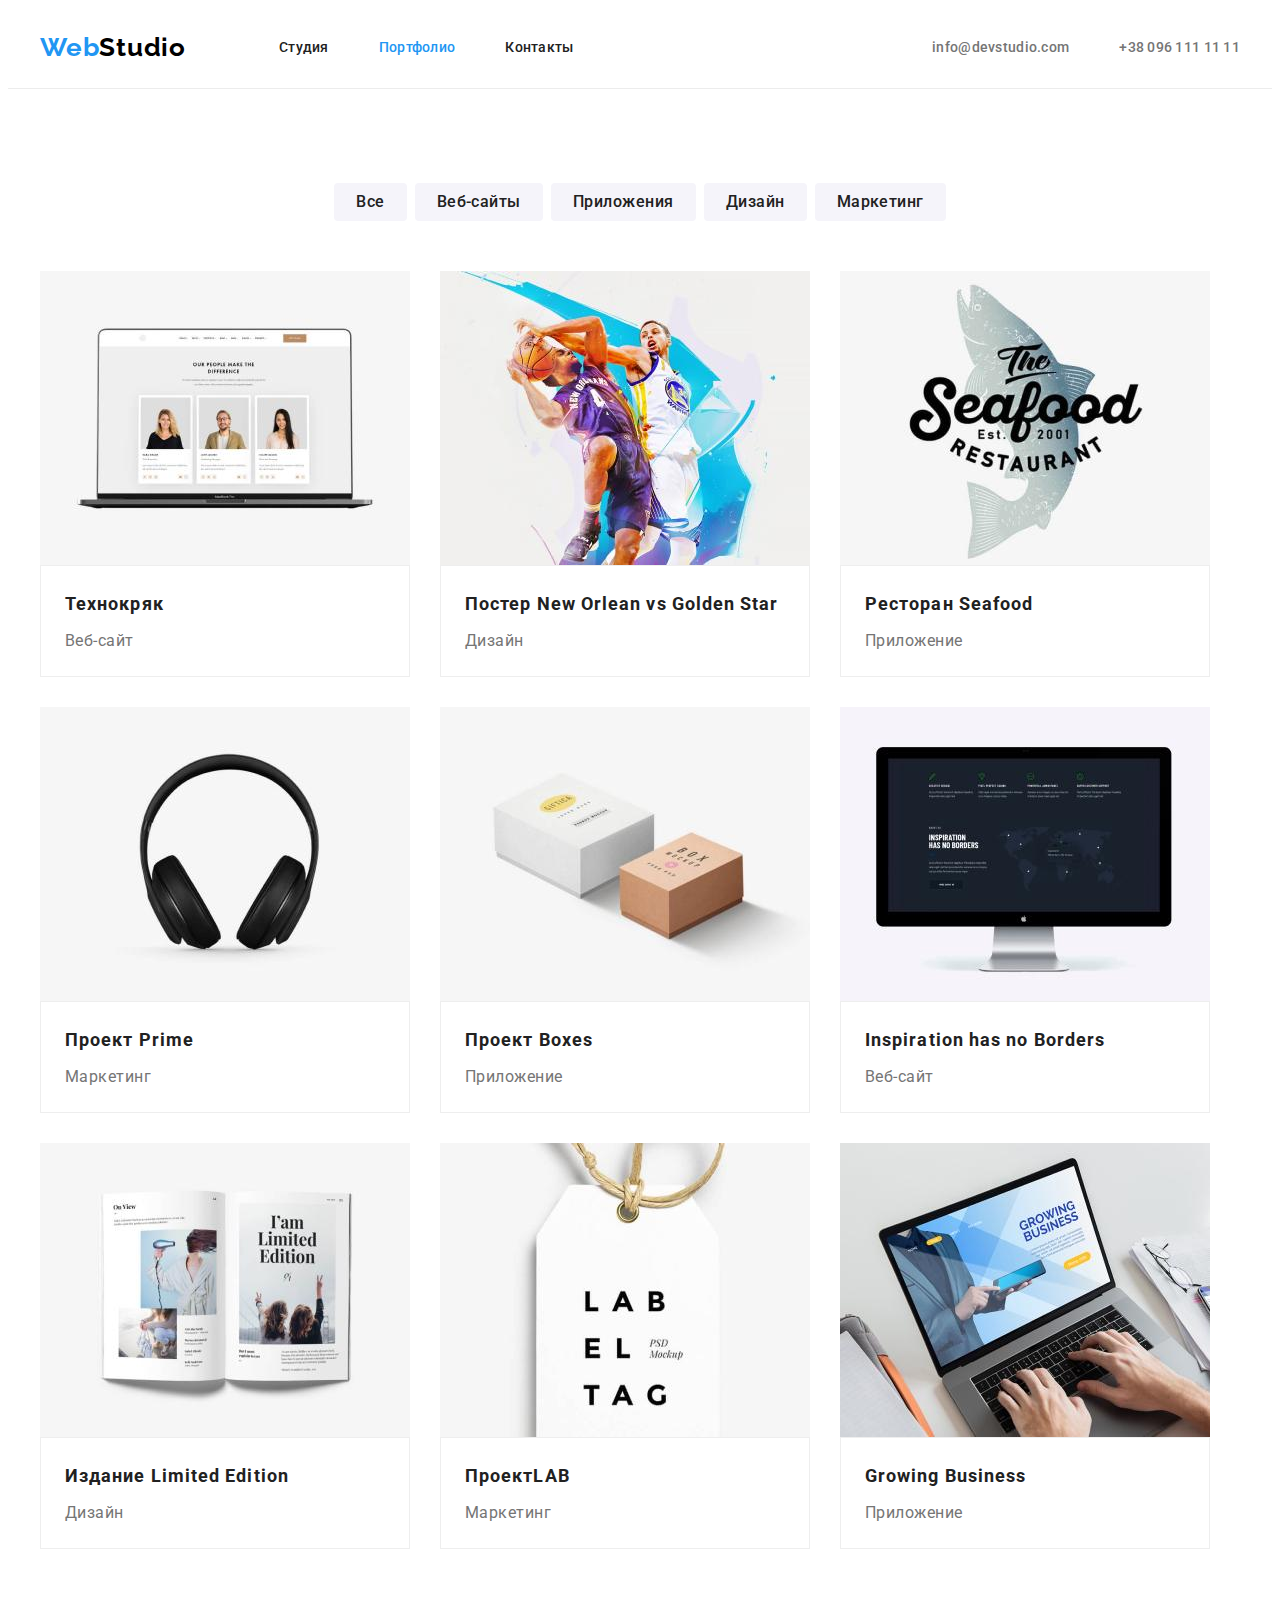
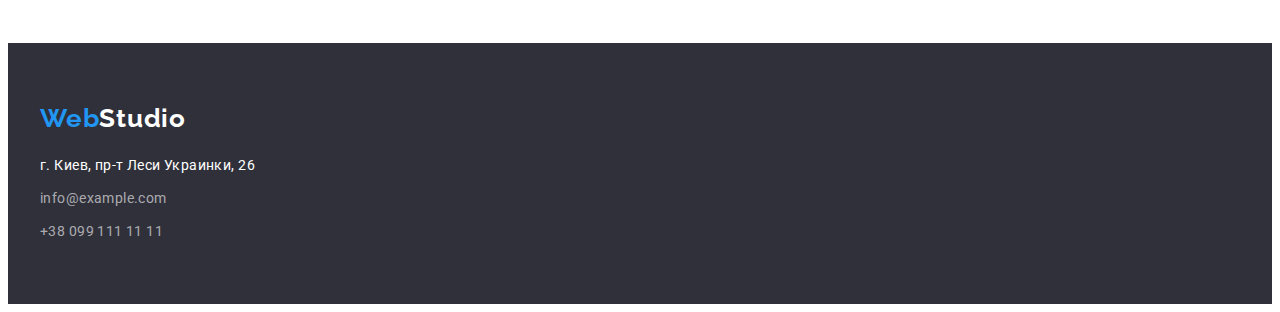
==== portfolio.html @ ab1350bf "added hw-03's files" ====
<!DOCTYPE html>
<html lang="ru">

<head>
    <meta charset="UTF-8">
    <meta http-equiv="X-UA-Compatible" content="IE=edge">
    <meta name="viewport" content="width=device-width, initial-scale=1.0">
    <title>Портфолио</title>
    <link rel="stylesheet" href="./css/reset.css">
    <link rel="stylesheet" href="./css/styles.css">
    <link rel="preconnect" href="https://fonts.googleapis.com">
    <link rel="preconnect" href="https://fonts.gstatic.com" crossorigin>
    <link href="https://fonts.googleapis.com/css2?family=Raleway:wght@700&family=Roboto:wght@400;500;700;900&display=swap"
        rel="stylesheet">
    <link rel="stylesheet" href="https://cdnjs.cloudflare.com/ajax/libs/modern-normalize/1.1.0/modern-normalize.min.css"
        integrity="sha512-wpPYUAdjBVSE4KJnH1VR1HeZfpl1ub8YT/NKx4PuQ5NmX2tKuGu6U/JRp5y+Y8XG2tV+wKQpNHVUX03MfMFn9Q=="
        crossorigin="anonymous" referrerpolicy="no-referrer" />
    <link rel="stylesheet" href="./css/reset.css">
    <link rel="stylesheet" href="./css/styles.css">
</head>

<body>  
    <header class="header">
        <div class="container">
            <nav class="links">
                <a href="./index.html" class="logo">Web
                    <span class="logo-black">Studio</span>
                </a>
                <ul class="links-nav">
                    <li class="item"><a class="link-nav" href="./index.html">Студия</a></li>
                    <li class="item"><a class="link-nav current" href="./portfolio.html">Портфолио</a></li>
                    <li class="item"><a class="link-nav" href="#contacts">Контакты</a></li>
                </ul>
            </nav>
            <ul class="links-auth">
                <li class="item"><a class="link-auth" href="mailto:info@devstudio.com">info@devstudio.com</a></li>
                <li class="item"><a class="link-auth" href="tel:+380961111111">+38 096 111 11 11</a></li>
            </ul>
        </div>
    </header>

    <main>
        <h1 class="section-title" hidden>Портфолио</h1>
            <!--Фильтр работ-->
        <section class="section">
            <div class="container">
                <h2 class="section-title" hidden>Фильтр работ</h2>
                <ul class="portfolio-filter">
                    <li class="item">
                        <button type="button" class="filter-button">
                            Все
                        </button>
                    </li>
                    <li class="item">
                        <button type="button" class="filter-button">
                            Веб-сайты
                        </button>
                    </li>
                    <li class="item">
                        <button type="button" class="filter-button">
                            Приложения
                        </button>
                    </li>
                    <li class="item">
                        <button type="button" class="filter-button">
                            Дизайн
                        </button>
                    </li>
                    <li class="item">
                        <button type="button" class="filter-button">
                            Маркетинг
                        </button>
                    </li>
                </ul>
                
                <!--Примеры работ-->
                <h2 class="section-title" hidden>Примеры работ</h2>
                    <ul class="work-example">
                        <li class="item">
                            <a href=""><img class="no-gap" src="./images/project_1.jpg" alt="Изображение ноутбука с открытым веб-сайтом" width="370"
                                    height="294">
                                <div class="work-example-text">
                                    <h3 class="examples-title">Технокряк</h3>
                                    <p class="examples-type">Веб-сайт</p>
                                </div>
                            </a>
                        </li>
                        <li class="item">
                            <a href=""><img class="no-gap" src="./images/project_2.jpg" alt="Изображение баскетбольных игроков в прыжке" width="370"
                                    height="294">
                                <div class="work-example-text">
                                    <h3 class="examples-title">Постер <span lang="en">New Orlean vs Golden Star</span></h3>
                                    <p class="examples-type">Дизайн</p>
                                </div>
                            </a>
                        </li>
                        <li class="item">
                            <a href=""><img class="no-gap" src="./images/project_3.jpg" alt="Изображение логотипа ресторана" width="370" height="294">
                                <div class="work-example-text">
                                    <h3 class="examples-title">Ресторан <span lang="en">Seafood</span></h3>
                                    <p class="examples-type">Приложение</p>
                                </div>
                            </a>
                        </li>
                        <li class="item">
                            <a href=""><img class="no-gap" src="./images/project_4.jpg" alt="Изображение наушников" width="370" height="294">
                                <div class="work-example-text">
                                    <h3 class="examples-title">Проект <span lang="en">Prime</span></h3>
                                    <p class="examples-type">Маркетинг</p>
                                </div>
                            </a>
                        </li>
                        <li class="item">
                            <a href=""><img class="no-gap" src="./images/project_5.jpg" alt="Изображение двух коробок" width="370" height="294">
                                <div class="work-example-text">
                                    <h3 class="examples-title">Проект <span lang="en">Boxes</span></h3>
                                    <p class="examples-type">Приложение</p>
                                </div>
                            </a>
                        </li>
                        <li class="item">
                            <a href=""><img class="no-gap" src="./images/project_6.jpg" alt="Изображение моноблока с открытым веб-сайтом" width="370"
                                    height="294">
                                <div class="work-example-text">
                                    <h3 class="examples-title"><span lang="en">Inspiration has no Borders</span></h3>
                                    <p class="examples-type">Веб-сайт</p>
                                </div>
                            </a>
                        </li>
                        <li class="item">
                            <a href=""><img class="no-gap" src="./images/project_7.jpg" alt="Изображение розворота журнала" width="370" height="294">
                                <div class="work-example-text">
                                    <h3 class="examples-title">Издание <span lang="en">Limited Edition</span></h3>
                                    <p class="examples-type">Дизайн</p>
                                </div>
                            </a>
                        </li>
                        <li class="item">
                            <a href=""><img class="no-gap" src="./images/project_8.jpg" alt="Изображение бирки с названием компании" width="370"
                                    height="294">
                                <div class="work-example-text">
                                    <h3 class="examples-title">Проект<span lang="en">LAB</span></h3>
                                    <p class="examples-type">Маркетинг</p>
                                </div>
                            </a>
                        </li>
                        <li class="item">
                            <a href=""><img class="no-gap" src="./images/project_9.jpg" alt="Изображение ноутбука на котором работает человек в приложении"
                                    width="370" height="294">
                                <div class="work-example-text">
                                    <h3 class="examples-title"><span lang="en">Growing Business</span></h3>
                                    <p class="examples-type">Приложение</p>
                                </div>
                            </a>
                        </li>
                    </ul>
            </div>
        </section>
    </main>

    <footer class="footer">
        <div class="container">
            <a href="./index.html" class="logo logo-footer">Web
                <span class="logo-white">Studio</span>
            </a>
            <address class="address" id="contacts">
                <ul class="address-list">
                    <li class="item">
                        <a href="https://www.google.com/maps/place/%D0%B1%D1%83%D0%BB%D1%8C%D0%B2%D0%B0%D1%80+%D0%9B%D0%B5%D1%81%D1%96+%D0%A3%D0%BA%D1%80%D0%B0%D1%97%D0%BD%D0%BA%D0%B8,+26,+%D0%9A%D0%B8%D1%97%D0%B2,+02000/@50.4265807,30.5361971,17z/data=!3m1!4b1!4m9!1m2!2m1!1z0LMuINCa0LjQtdCyLCDQv9GALdGCINCb0LXRgdC4INCj0LrRgNCw0LjQvdC60LgsIDI2!3m5!1s0x40d4cf0e033ecbe9:0x57a4dffefec77da0!8m2!3d50.4265807!4d30.5383858!15sCjPQsy4g0JrQuNC10LIsINC_0YAt0YIg0JvQtdGB0Lgg0KPQutGA0LDQuNC90LrQuCwgMjaSARFjb21wb3VuZF9idWlsZGluZw"
                            target="_blank" rel="noreferrer noopener" class="address-link map">
                            г. Киев, пр-т Леси Украинки, 26
                        </a>
                    </li>
                    <li class="item">
                        <a class="address-link" href="mailto:info@example.com">info@example.com</a>
                    </li>
                    <li class="item">
                        <a class="address-link" href="tel:+380991111111">+38 099 111 11 11</a>
                    </li>
                </ul>
            </address>
        </div>
    </footer>

</body>

</html>
---- css/styles.css ----
:root {
  --main-color: #212121;
  --second-color: #757575;
  --mark-color: #2196f3;
  --basic-background-color: #ffffff;
  --second-background-color: #2f303a;
  --third-background-color: #f5f4fa;
}

body {
  background-color: var(--basic-background-color);
  font-family: 'Roboto', sans-serif;
  font-style: normal;
  font-weight: normal;
  color: var(--main-color);
}

.section {
  padding: 94px 0;
}

.container {
  margin-left: auto;
  margin-right: auto;
  width: 1200px;
  padding: 0 15px;
}

.section-title {
  margin-top: 0;
  margin-right: auto;
  margin-left: auto;
  margin-bottom: 50px;
  text-align: center;
  font-weight: bold;
  font-size: 36px;
  line-height: 1.17;
  letter-spacing: 0.03em;
}

.no-gap {
  display: block;
}

.visually-hiden {
position: absolute;
width: 1px;
height: 1px;
margin: -1px;
border: 0;
padding: 0;
clip: rect(0 0 0 0);
overflow: hidden;
}

/*-----------------------header-----------------------------*/

.header {
  border-bottom: 1px solid #ececec;
}

.header .container {
  display: flex;
}

.logo {
  display: flex;
  margin-right: 93px;
  padding-top: 24px;
  padding-bottom: 25px;
  font-family: 'Raleway', sans-serif;
  font-style: normal;
  font-weight: bold;
  font-size: 26px;
  line-height: 1.19;
  letter-spacing: 0.03em;
  color: var(--mark-color);
}

.logo > .logo-black {
  color: #000;
}
.logo > .logo-white {
  color: #ffffff;
}
.links {
  display: flex;
  align-items: center;
}
.links-nav,
.links-auth {
  display: flex;
  padding: 0;
  font-weight: 500;
  font-size: 14px;
  line-height: 1.14;
  letter-spacing: 0.02em;
  color: inherit;
}

.links-auth {
  margin-left: auto;
  align-items: center;
}

.link-nav {
  color: var(--main-color);
}

.link-auth 
{
  color: var(--second-color);
  align-items: center;
}

.auth-icon {
  fill: var(--second-color);
  margin-right: 10px;
}

.links-nav :hover,
.links-nav :focus,
.links-auth :hover,
.links-auth :focus,
.auth-icon :hover,
.auth-icon :focus {
  color: var(--mark-color);
  fill: var(--mark-color);
}

.auth-icon :hover
.auth-icon :focus {
  fill: var(--mark-color);
}

.links-nav .item + .item {
  margin-left: 50px;
}

.links-auth .item + .item {
  margin-left: 50px;
}

.current {
  color: var(--mark-color);
}

/*-----------------------main-----------------------------*/

/*-----------------------hero-----------------------------*/

.hero {
  max-width: 1600px;
  min-height: 600px;
  margin-right: auto;
  margin-left: auto;
  text-align: center;
  background-image: linear-gradient(
      to right,
      rgba(47, 48, 58, 0.4),
      rgba(47, 48, 58, 0.4)
    ),
    url(../images/bg_hero.jpg);
  background-color: var(--second-background-color);
  background-size: cover;
  background-repeat: no-repeat;
  background-position: center;
}

.hero-container {
  display: block;
  padding-top: 200px;
  padding-bottom: 200px;
}

.hero-title {
  width: 696px;
  margin: 0 auto 30px auto;
  font-family: Roboto;
  font-style: normal;
  font-weight: 900;
  font-size: 44px;
  line-height: 1.36;
  letter-spacing: 0.06em;
  text-transform: uppercase;
  color: #ffffff;
}

.btn {
  background-color: var(--mark-color);
  border-radius: 4px;
  padding: 10px 32px;
  min-width: 200px;
  font-weight: bold;
  font-size: 16px;
  line-height: 1.87;
  letter-spacing: 0.06em;
  color: #ffffff;
  cursor: pointer;
}

.btn:hover,
.btn:focus {
  background-color: #188ce8;
}

/*-----------------------benefits-----------------------------*/

.benefits {
  display: flex;
}

.benefits .item {
  width: 270px;
}

.benefits-icons {
  width: 270px;
  height: 120px;
  margin-bottom: 30px;
  background: var(--third-background-color);
  border-radius: 4px;
  padding: 25px 100px;
}

.benefits-icon {
  width: 70px;
  height: 70px;
}
/* .benefits .item::before {
  display: block;
  content: '';
  width: 270px;
  height: 120px;
  margin-bottom: 30px;
  background: var(--third-background-color);
  border-radius: 4px;
  background-size: 70px 70px;
  background-repeat: no-repeat;
  background-position: center;
}

.benefits .item:nth-child(1)::before {
  background-image: url(../images/antenna\ 1.svg);
}

.benefits .item:nth-child(2)::before {
  background-image: url(../images/clock\ 1.svg);
}

.benefits .item:nth-child(3)::before {
  background-image: url(../images/diagram\ 1.svg);
}

.benefits .item:nth-child(4)::before {
  background-image: url(../images/astronaut\ 1.svg);
} */

.benefits .item + .item {
  margin-left: 30px;
}

.benefits-title {
  margin-bottom: 10px;
  font-weight: bold;
  font-size: 14px;
  line-height: 1.14;
  letter-spacing: 0.03em;
  text-transform: uppercase;
}

.benefits-text {
  font-size: 14px;
  line-height: 1.71;
  letter-spacing: 0.03em;
  color: var(--second-color);
}

/*-----------------------activity-----------------------------*/

.section-activity {
  padding-top: 0;
}

.activity {
  display: flex;
}

.activity .item + .item {
  margin-left: 30px;
}

/*-----------------------team-----------------------------*/

.section-team {
  background-color: var(--third-background-color);
}

.team {
  display: flex;
}

.team .item-team {
  background-color: var(--basic-background-color);
  border-radius: 0px 0px 4px 4px;
  box-shadow: 0px 1px 3px rgba(0, 0, 0, 0.12), 0px 1px 1px rgba(0, 0, 0, 0.14),
    0px 2px 1px rgba(0, 0, 0, 0.2);
}

.team .item-team + .item-team {
  margin-left: 30px;
}

.team-title {
  margin-top: 30px;
  margin-bottom: 10px;
  font-weight: 500;
  font-size: 16px;
  text-align: center;
  line-height: 1.19;
  letter-spacing: 0.03em;
}

.team-position {
  margin-bottom: 16px;
  font-weight: normal;
  font-size: 16px;
  text-align: center;
  line-height: 1.19;
  letter-spacing: 0.03em;
  color: var(--second-color);
}

.team-social-links {
  display: flex;
  justify-content: space-between;
  align-items: center;
  margin: 0 32px 30px 32px;
  width: 206px;
}

.social-link {
  width: 44px;
  height: 44px;
  padding: 12px;
  background-color: inherit;
  border-radius: 50%;
}

.social-icon {
  height: 20px;
  width: 20px;
  fill: #AFB1B8;
}

.social-link :hover {
  background-color: var(--mark-color);
}

/*-----------------------team-----------------------------*/

.clients {
  display: flex;
  justify-content: space-between;
}

/* .clients .item {
  width: 170px;
  height: 92px;
  border: 1px solid #afb1b8;
  border-radius: 4px;
  padding: 16px 32px;
  justify-content: center;
  cursor: pointer; */
}

/* .clients .item + .item {
  margin-left: 30px; */
}

.clients .item {
  margin-left: 30px;
}

.company {
  content: "";
  display: block;
  width: 170px;
  height: 92px;
  border: 1px solid #afb1b8;
  border-radius: 4px;
  padding: 16px 32px;
  justify-content: center;
  cursor: pointer;
  background-repeat: no-repeat;
  background-position: center;
}

.company1 {
  background-image: url(../images/company1.svg);
}

.company2 {
  background-image: url(../images/company2.svg);
}

.company3 {
  background-image: url(../images/company3.svg);
}

.company4 {
  background-image: url(../images/company4.svg);
}

.company5 {
  background-image: url(../images/company5.svg);
}

.company6 {
  background-image: url(../images/company6.svg);
}

/*-----------------------footer-----------------------------*/

.footer {
  background-color: var(--second-background-color);
}

.footer .container {
  padding-top: 60px;
  padding-bottom: 60px;
}

.logo-footer {
  padding: 0;
  margin-right: 0;
  margin-bottom: 20px;
}

.address-list .item + .item {
  margin-top: 9px;
}

.address-link {
  font-style: normal;
  font-weight: normal;
  font-size: 14px;
  line-height: 1.71;
  letter-spacing: 0.03em;
  color: rgba(255, 255, 255, 0.6);
}

.address-link.map {
  color: #ffffff;
}

.address-link:hover,
.address-link:focus {
  color: var(--mark-color);
}

/*-----------------------portfolio-----------------------------*/

/*-----------------------filter-----------------------------*/
.portfolio-filter {
  display: flex;
  margin-bottom: 50px;
  justify-content: center;
}

.portfolio-filter .item + .item {
  margin-left: 8px;
}

.filter-button {
  padding: 6px 22px;
  border-radius: 4px;
  font-family: Roboto;
  font-style: normal;
  font-weight: 500;
  font-size: 16px;
  line-height: 1.63;
  text-align: center;
  letter-spacing: 0.03em;
  color: var(--main-color);
  background-color: #f5f4fa;
}

.filter-button:hover,
.filter-button:focus {
  background-color: var(--mark-color);
  color: #ffffff;
}

/*-----------------------work's examples-----------------------------*/
.work-example {
  display: flex;
  flex-wrap: wrap;
}

.work-example .item {
  width: 370px;
  margin-right: 30px;
  margin-bottom: 30px;
}

.work-example .item:hover,
.work-example .item:focus {
  box-shadow: 0px 1px 1px rgba(0, 0, 0, 0.12), 0px 4px 4px rgba(0, 0, 0, 0.06),
    1px 4px 6px rgba(0, 0, 0, 0.16);
}

.work-example-text {
  border: 1px solid #eeeeee;
}

.work-example .item:nth-child(3n) {
  margin-right: 0;
}

.work-example .item:nth-last-child(-n + 3) {
  margin-bottom: 0;
}

.examples-title {
  margin-top: 20px;
  margin-right: 24px;
  margin-bottom: 4px;
  margin-left: 24px;
  font-weight: bold;
  font-size: 18px;
  line-height: 2;
  letter-spacing: 0.06em;
  color: var(--main-color);
}

.examples-type {
  margin-right: 24px;
  margin-bottom: 20px;
  margin-left: 24px;
  font-weight: normal;
  font-size: 16px;
  line-height: 1.88;
  letter-spacing: 0.03em;
  color: var(--second-color);
}
---- css/styles.css ----
:root {
  --main-color: #212121;
  --second-color: #757575;
  --mark-color: #2196f3;
  --basic-background-color: #ffffff;
  --second-background-color: #2f303a;
  --third-background-color: #f5f4fa;
}

body {
  background-color: var(--basic-background-color);
  font-family: 'Roboto', sans-serif;
  font-style: normal;
  font-weight: normal;
  color: var(--main-color);
}

.section {
  padding: 94px 0;
}

.container {
  margin-left: auto;
  margin-right: auto;
  width: 1200px;
  padding: 0 15px;
}

.section-title {
  margin-top: 0;
  margin-right: auto;
  margin-left: auto;
  margin-bottom: 50px;
  text-align: center;
  font-weight: bold;
  font-size: 36px;
  line-height: 1.17;
  letter-spacing: 0.03em;
}

.no-gap {
  display: block;
}

.visually-hiden {
position: absolute;
width: 1px;
height: 1px;
margin: -1px;
border: 0;
padding: 0;
clip: rect(0 0 0 0);
overflow: hidden;
}

/*-----------------------header-----------------------------*/

.header {
  border-bottom: 1px solid #ececec;
}

.header .container {
  display: flex;
}

.logo {
  display: flex;
  margin-right: 93px;
  padding-top: 24px;
  padding-bottom: 25px;
  font-family: 'Raleway', sans-serif;
  font-style: normal;
  font-weight: bold;
  font-size: 26px;
  line-height: 1.19;
  letter-spacing: 0.03em;
  color: var(--mark-color);
}

.logo > .logo-black {
  color: #000;
}
.logo > .logo-white {
  color: #ffffff;
}
.links {
  display: flex;
  align-items: center;
}
.links-nav,
.links-auth {
  display: flex;
  padding: 0;
  font-weight: 500;
  font-size: 14px;
  line-height: 1.14;
  letter-spacing: 0.02em;
  color: inherit;
}

.links-auth {
  margin-left: auto;
  align-items: center;
}

.link-nav {
  color: var(--main-color);
}

.link-auth 
{
  color: var(--second-color);
  align-items: center;
}

.auth-icon {
  fill: var(--second-color);
  margin-right: 10px;
}

.links-nav :hover,
.links-nav :focus,
.links-auth :hover,
.links-auth :focus,
.auth-icon :hover,
.auth-icon :focus {
  color: var(--mark-color);
  fill: var(--mark-color);
}

.auth-icon :hover
.auth-icon :focus {
  fill: var(--mark-color);
}

.links-nav .item + .item {
  margin-left: 50px;
}

.links-auth .item + .item {
  margin-left: 50px;
}

.current {
  color: var(--mark-color);
}

/*-----------------------main-----------------------------*/

/*-----------------------hero-----------------------------*/

.hero {
  max-width: 1600px;
  min-height: 600px;
  margin-right: auto;
  margin-left: auto;
  text-align: center;
  background-image: linear-gradient(
      to right,
      rgba(47, 48, 58, 0.4),
      rgba(47, 48, 58, 0.4)
    ),
    url(../images/bg_hero.jpg);
  background-color: var(--second-background-color);
  background-size: cover;
  background-repeat: no-repeat;
  background-position: center;
}

.hero-container {
  display: block;
  padding-top: 200px;
  padding-bottom: 200px;
}

.hero-title {
  width: 696px;
  margin: 0 auto 30px auto;
  font-family: Roboto;
  font-style: normal;
  font-weight: 900;
  font-size: 44px;
  line-height: 1.36;
  letter-spacing: 0.06em;
  text-transform: uppercase;
  color: #ffffff;
}

.btn {
  background-color: var(--mark-color);
  border-radius: 4px;
  padding: 10px 32px;
  min-width: 200px;
  font-weight: bold;
  font-size: 16px;
  line-height: 1.87;
  letter-spacing: 0.06em;
  color: #ffffff;
  cursor: pointer;
}

.btn:hover,
.btn:focus {
  background-color: #188ce8;
}

/*-----------------------benefits-----------------------------*/

.benefits {
  display: flex;
}

.benefits .item {
  width: 270px;
}

.benefits-icons {
  width: 270px;
  height: 120px;
  margin-bottom: 30px;
  background: var(--third-background-color);
  border-radius: 4px;
  padding: 25px 100px;
}

.benefits-icon {
  width: 70px;
  height: 70px;
}
/* .benefits .item::before {
  display: block;
  content: '';
  width: 270px;
  height: 120px;
  margin-bottom: 30px;
  background: var(--third-background-color);
  border-radius: 4px;
  background-size: 70px 70px;
  background-repeat: no-repeat;
  background-position: center;
}

.benefits .item:nth-child(1)::before {
  background-image: url(../images/antenna\ 1.svg);
}

.benefits .item:nth-child(2)::before {
  background-image: url(../images/clock\ 1.svg);
}

.benefits .item:nth-child(3)::before {
  background-image: url(../images/diagram\ 1.svg);
}

.benefits .item:nth-child(4)::before {
  background-image: url(../images/astronaut\ 1.svg);
} */

.benefits .item + .item {
  margin-left: 30px;
}

.benefits-title {
  margin-bottom: 10px;
  font-weight: bold;
  font-size: 14px;
  line-height: 1.14;
  letter-spacing: 0.03em;
  text-transform: uppercase;
}

.benefits-text {
  font-size: 14px;
  line-height: 1.71;
  letter-spacing: 0.03em;
  color: var(--second-color);
}

/*-----------------------activity-----------------------------*/

.section-activity {
  padding-top: 0;
}

.activity {
  display: flex;
}

.activity .item + .item {
  margin-left: 30px;
}

/*-----------------------team-----------------------------*/

.section-team {
  background-color: var(--third-background-color);
}

.team {
  display: flex;
}

.team .item-team {
  background-color: var(--basic-background-color);
  border-radius: 0px 0px 4px 4px;
  box-shadow: 0px 1px 3px rgba(0, 0, 0, 0.12), 0px 1px 1px rgba(0, 0, 0, 0.14),
    0px 2px 1px rgba(0, 0, 0, 0.2);
}

.team .item-team + .item-team {
  margin-left: 30px;
}

.team-title {
  margin-top: 30px;
  margin-bottom: 10px;
  font-weight: 500;
  font-size: 16px;
  text-align: center;
  line-height: 1.19;
  letter-spacing: 0.03em;
}

.team-position {
  margin-bottom: 16px;
  font-weight: normal;
  font-size: 16px;
  text-align: center;
  line-height: 1.19;
  letter-spacing: 0.03em;
  color: var(--second-color);
}

.team-social-links {
  display: flex;
  justify-content: space-between;
  align-items: center;
  margin: 0 32px 30px 32px;
  width: 206px;
}

.social-link {
  width: 44px;
  height: 44px;
  padding: 12px;
  background-color: inherit;
  border-radius: 50%;
}

.social-icon {
  height: 20px;
  width: 20px;
  fill: #AFB1B8;
}

.social-link :hover {
  background-color: var(--mark-color);
}

/*-----------------------team-----------------------------*/

.clients {
  display: flex;
  justify-content: space-between;
}

/* .clients .item {
  width: 170px;
  height: 92px;
  border: 1px solid #afb1b8;
  border-radius: 4px;
  padding: 16px 32px;
  justify-content: center;
  cursor: pointer; */
}

/* .clients .item + .item {
  margin-left: 30px; */
}

.clients .item {
  margin-left: 30px;
}

.company {
  content: "";
  display: block;
  width: 170px;
  height: 92px;
  border: 1px solid #afb1b8;
  border-radius: 4px;
  padding: 16px 32px;
  justify-content: center;
  cursor: pointer;
  background-repeat: no-repeat;
  background-position: center;
}

.company1 {
  background-image: url(../images/company1.svg);
}

.company2 {
  background-image: url(../images/company2.svg);
}

.company3 {
  background-image: url(../images/company3.svg);
}

.company4 {
  background-image: url(../images/company4.svg);
}

.company5 {
  background-image: url(../images/company5.svg);
}

.company6 {
  background-image: url(../images/company6.svg);
}

/*-----------------------footer-----------------------------*/

.footer {
  background-color: var(--second-background-color);
}

.footer .container {
  padding-top: 60px;
  padding-bottom: 60px;
}

.logo-footer {
  padding: 0;
  margin-right: 0;
  margin-bottom: 20px;
}

.address-list .item + .item {
  margin-top: 9px;
}

.address-link {
  font-style: normal;
  font-weight: normal;
  font-size: 14px;
  line-height: 1.71;
  letter-spacing: 0.03em;
  color: rgba(255, 255, 255, 0.6);
}

.address-link.map {
  color: #ffffff;
}

.address-link:hover,
.address-link:focus {
  color: var(--mark-color);
}

/*-----------------------portfolio-----------------------------*/

/*-----------------------filter-----------------------------*/
.portfolio-filter {
  display: flex;
  margin-bottom: 50px;
  justify-content: center;
}

.portfolio-filter .item + .item {
  margin-left: 8px;
}

.filter-button {
  padding: 6px 22px;
  border-radius: 4px;
  font-family: Roboto;
  font-style: normal;
  font-weight: 500;
  font-size: 16px;
  line-height: 1.63;
  text-align: center;
  letter-spacing: 0.03em;
  color: var(--main-color);
  background-color: #f5f4fa;
}

.filter-button:hover,
.filter-button:focus {
  background-color: var(--mark-color);
  color: #ffffff;
}

/*-----------------------work's examples-----------------------------*/
.work-example {
  display: flex;
  flex-wrap: wrap;
}

.work-example .item {
  width: 370px;
  margin-right: 30px;
  margin-bottom: 30px;
}

.work-example .item:hover,
.work-example .item:focus {
  box-shadow: 0px 1px 1px rgba(0, 0, 0, 0.12), 0px 4px 4px rgba(0, 0, 0, 0.06),
    1px 4px 6px rgba(0, 0, 0, 0.16);
}

.work-example-text {
  border: 1px solid #eeeeee;
}

.work-example .item:nth-child(3n) {
  margin-right: 0;
}

.work-example .item:nth-last-child(-n + 3) {
  margin-bottom: 0;
}

.examples-title {
  margin-top: 20px;
  margin-right: 24px;
  margin-bottom: 4px;
  margin-left: 24px;
  font-weight: bold;
  font-size: 18px;
  line-height: 2;
  letter-spacing: 0.06em;
  color: var(--main-color);
}

.examples-type {
  margin-right: 24px;
  margin-bottom: 20px;
  margin-left: 24px;
  font-weight: normal;
  font-size: 16px;
  line-height: 1.88;
  letter-spacing: 0.03em;
  color: var(--second-color);
}
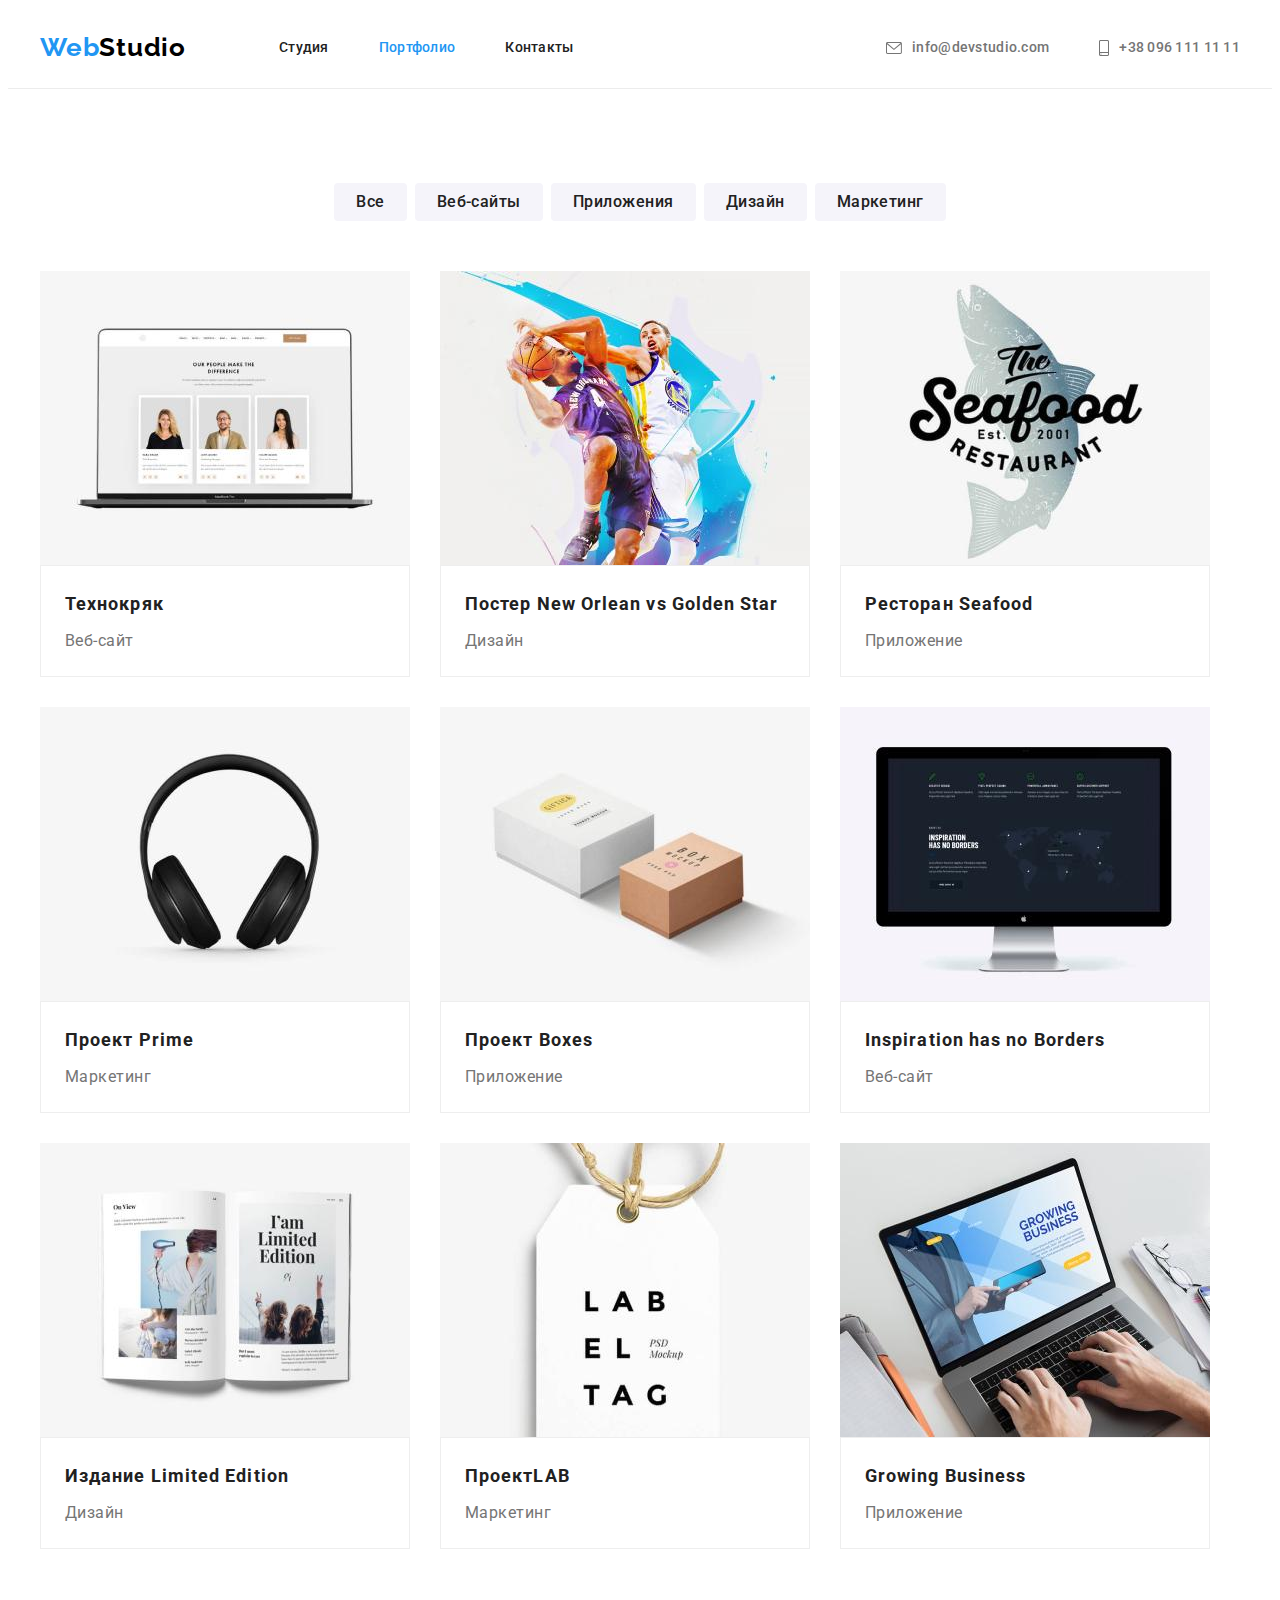
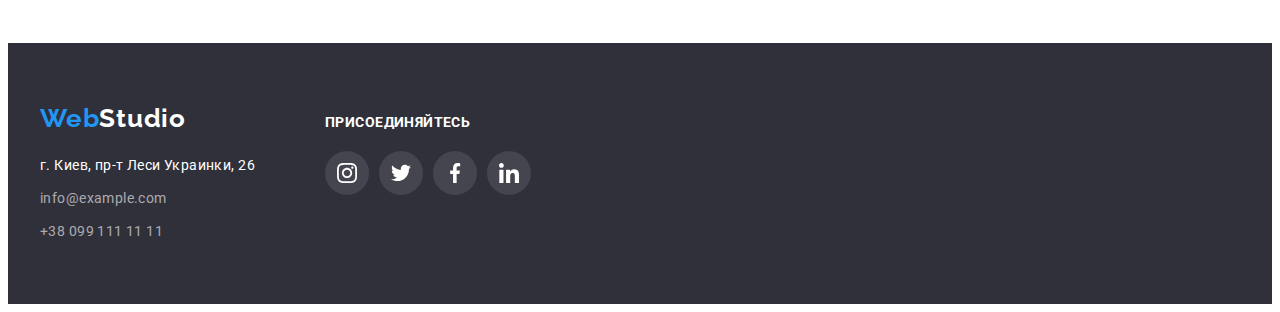
==== commit a85fb3ec: "added svg icon" ====
--- a/portfolio.html
+++ b/portfolio.html
@@ -33,18 +33,27 @@
                 </ul>
             </nav>
             <ul class="links-auth">
-                <li class="item"><a class="link-auth" href="mailto:info@devstudio.com">info@devstudio.com</a></li>
-                <li class="item"><a class="link-auth" href="tel:+380961111111">+38 096 111 11 11</a></li>
+                <li class="item"><a class="link-auth" href="mailto:info@devstudio.com">
+                        <svg class="auth-icon" width="16px" height="12px">
+                            <use href="./images/sprite.svg#icon-mail_icon"></use>
+                        </svg>
+                        info@devstudio.com</a></li>
+                <li class="item"><a class="link-auth" href="tel:+380961111111">
+                        <svg class="auth-icon" width="10px" height="16px">
+                            <use href="./images/sprite.svg#icon-tel_icon"></use>
+                        </svg>
+                        +38 096 111 11 11</a>
+                    </li>
             </ul>
         </div>
     </header>
 
     <main>
-        <h1 class="section-title" hidden>Портфолио</h1>
+        <h1 class="section-title visually-hidden">Портфолио</h1>
             <!--Фильтр работ-->
         <section class="section">
             <div class="container">
-                <h2 class="section-title" hidden>Фильтр работ</h2>
+                <h2 class="section-title visually-hidden">Фильтр работ</h2>
                 <ul class="portfolio-filter">
                     <li class="item">
                         <button type="button" class="filter-button">
@@ -74,7 +83,7 @@
                 </ul>
                 
                 <!--Примеры работ-->
-                <h2 class="section-title" hidden>Примеры работ</h2>
+                <h2 class="section-title visually-hidden">Примеры работ</h2>
                     <ul class="work-example">
                         <li class="item">
                             <a href=""><img class="no-gap" src="./images/project_1.jpg" alt="Изображение ноутбука с открытым веб-сайтом" width="370"
@@ -160,25 +169,60 @@
 
     <footer class="footer">
         <div class="container">
-            <a href="./index.html" class="logo logo-footer">Web
-                <span class="logo-white">Studio</span>
-            </a>
-            <address class="address" id="contacts">
-                <ul class="address-list">
-                    <li class="item">
-                        <a href="https://www.google.com/maps/place/%D0%B1%D1%83%D0%BB%D1%8C%D0%B2%D0%B0%D1%80+%D0%9B%D0%B5%D1%81%D1%96+%D0%A3%D0%BA%D1%80%D0%B0%D1%97%D0%BD%D0%BA%D0%B8,+26,+%D0%9A%D0%B8%D1%97%D0%B2,+02000/@50.4265807,30.5361971,17z/data=!3m1!4b1!4m9!1m2!2m1!1z0LMuINCa0LjQtdCyLCDQv9GALdGCINCb0LXRgdC4INCj0LrRgNCw0LjQvdC60LgsIDI2!3m5!1s0x40d4cf0e033ecbe9:0x57a4dffefec77da0!8m2!3d50.4265807!4d30.5383858!15sCjPQsy4g0JrQuNC10LIsINC_0YAt0YIg0JvQtdGB0Lgg0KPQutGA0LDQuNC90LrQuCwgMjaSARFjb21wb3VuZF9idWlsZGluZw"
-                            target="_blank" rel="noreferrer noopener" class="address-link map">
-                            г. Киев, пр-т Леси Украинки, 26
-                        </a>
-                    </li>
-                    <li class="item">
-                        <a class="address-link" href="mailto:info@example.com">info@example.com</a>
-                    </li>
-                    <li class="item">
-                        <a class="address-link" href="tel:+380991111111">+38 099 111 11 11</a>
+            <div class="logo-block">
+                <a href="./index.html" class="logo logo-footer">Web
+                    <span class="logo-white">Studio</span>
+                </a>
+                <address class="address" id="contacts">
+                    <ul class="address-list">
+                        <li class="item">
+                            <a href="https://www.google.com/maps/place/%D0%B1%D1%83%D0%BB%D1%8C%D0%B2%D0%B0%D1%80+%D0%9B%D0%B5%D1%81%D1%96+%D0%A3%D0%BA%D1%80%D0%B0%D1%97%D0%BD%D0%BA%D0%B8,+26,+%D0%9A%D0%B8%D1%97%D0%B2,+02000/@50.4265807,30.5361971,17z/data=!3m1!4b1!4m9!1m2!2m1!1z0LMuINCa0LjQtdCyLCDQv9GALdGCINCb0LXRgdC4INCj0LrRgNCw0LjQvdC60LgsIDI2!3m5!1s0x40d4cf0e033ecbe9:0x57a4dffefec77da0!8m2!3d50.4265807!4d30.5383858!15sCjPQsy4g0JrQuNC10LIsINC_0YAt0YIg0JvQtdGB0Lgg0KPQutGA0LDQuNC90LrQuCwgMjaSARFjb21wb3VuZF9idWlsZGluZw"
+                                target="_blank" rel="noreferrer noopener" class="address-link map">
+                                г. Киев, пр-т Леси Украинки, 26
+                            </a>
+                        </li>
+                        <li class="item">
+                            <a class="address-link" href="mailto:info@example.com">info@example.com</a>
+                        </li>
+                        <li class="item">
+                            <a class="address-link" href="tel:+380991111111">+38 099 111 11 11</a>
+                        </li>
+                    </ul>
+                </address>
+            </div>
+            <div class="social-links-block">
+                <h2 class="footer-title">присоединяйтесь</h2>
+                <ul class="footer-social-links">
+                    <li class="footer-social-link">
+                        <a class="social-link" href="" target="_blank">
+                            <svg class="social-icon">
+                                <use href="./images/sprite.svg#icon-instagram"></use>
+                            </svg>
+                        </a>
+                    </li>
+                    <li class="footer-social-link">
+                        <a class="social-link" href="" target="_blank">
+                            <svg class="social-icon">
+                                <use href="./images/sprite.svg#icon-twitter"></use>
+                            </svg>
+                        </a>
+                    </li>
+                    <li class="footer-social-link">
+                        <a class="social-link" href="" target="_blank">
+                            <svg class="social-icon">
+                                <use href="./images/sprite.svg#icon-facebook"></use>
+                            </svg>
+                        </a>
+                    </li>
+                    <li class="footer-social-link">
+                        <a class="social-link" href="" target="_blank">
+                            <svg class="social-icon">
+                                <use href="./images/sprite.svg#icon-linkedin"></use>
+                            </svg>
+                        </a>
                     </li>
                 </ul>
-            </address>
+            </div>
         </div>
     </footer>
 
--- a/css/styles.css
+++ b/css/styles.css
@@ -42,15 +42,15 @@
   display: block;
 }
 
-.visually-hiden {
-position: absolute;
-width: 1px;
-height: 1px;
-margin: -1px;
-border: 0;
-padding: 0;
-clip: rect(0 0 0 0);
-overflow: hidden;
+.visually-hidden {
+  position: absolute;
+  width: 1px;
+  height: 1px;
+  margin: -1px;
+  border: 0;
+  padding: 0;
+  clip: rect(0 0 0 0);
+  overflow: hidden;
 }
 
 /*-----------------------header-----------------------------*/
@@ -107,8 +107,8 @@
   color: var(--main-color);
 }
 
-.link-auth 
-{
+.link-auth {
+  display: flex;
   color: var(--second-color);
   align-items: center;
 }
@@ -118,18 +118,15 @@
   margin-right: 10px;
 }
 
+.auth-icon {
+  fill: currentColor;
+}
+
 .links-nav :hover,
 .links-nav :focus,
 .links-auth :hover,
-.links-auth :focus,
-.auth-icon :hover,
-.auth-icon :focus {
+.links-auth :focus {
   color: var(--mark-color);
-  fill: var(--mark-color);
-}
-
-.auth-icon :hover
-.auth-icon :focus {
   fill: var(--mark-color);
 }
 
@@ -227,34 +224,6 @@
   width: 70px;
   height: 70px;
 }
-/* .benefits .item::before {
-  display: block;
-  content: '';
-  width: 270px;
-  height: 120px;
-  margin-bottom: 30px;
-  background: var(--third-background-color);
-  border-radius: 4px;
-  background-size: 70px 70px;
-  background-repeat: no-repeat;
-  background-position: center;
-}
-
-.benefits .item:nth-child(1)::before {
-  background-image: url(../images/antenna\ 1.svg);
-}
-
-.benefits .item:nth-child(2)::before {
-  background-image: url(../images/clock\ 1.svg);
-}
-
-.benefits .item:nth-child(3)::before {
-  background-image: url(../images/diagram\ 1.svg);
-}
-
-.benefits .item:nth-child(4)::before {
-  background-image: url(../images/astronaut\ 1.svg);
-} */
 
 .benefits .item + .item {
   margin-left: 30px;
@@ -334,90 +303,73 @@
 .team-social-links {
   display: flex;
   justify-content: space-between;
-  align-items: center;
   margin: 0 32px 30px 32px;
-  width: 206px;
 }
 
 .social-link {
+  display: flex;
   width: 44px;
   height: 44px;
-  padding: 12px;
-  background-color: inherit;
+  justify-content: center;
+  align-items: center;
   border-radius: 50%;
 }
 
 .social-icon {
+  width: 20px;
   height: 20px;
-  width: 20px;
-  fill: #AFB1B8;
-}
-
-.social-link :hover {
+  fill: #afb1b8;
+}
+
+.social-link:hover,
+.social-link:focus {
   background-color: var(--mark-color);
 }
 
-/*-----------------------team-----------------------------*/
+.social-link:hover .social-icon,
+.social-link:focus .social-icon {
+  fill: var(--basic-background-color);
+}
+
+/*-----------------------clients-----------------------------*/
 
 .clients {
   display: flex;
-  justify-content: space-between;
-}
-
-/* .clients .item {
+}
+
+.clients .clients-item + .clients-item {
+  margin-left: 30px;
+}
+
+.clients-item {
   width: 170px;
   height: 92px;
   border: 1px solid #afb1b8;
+  box-sizing: border-box;
   border-radius: 4px;
   padding: 16px 32px;
+}
+
+.client-company {
+  display: flex;
+  width: 106px;
+  height: 60px;
+  align-items: center;
   justify-content: center;
-  cursor: pointer; */
-}
-
-/* .clients .item + .item {
-  margin-left: 30px; */
-}
-
-.clients .item {
-  margin-left: 30px;
-}
-
-.company {
-  content: "";
-  display: block;
-  width: 170px;
-  height: 92px;
-  border: 1px solid #afb1b8;
-  border-radius: 4px;
-  padding: 16px 32px;
-  justify-content: center;
-  cursor: pointer;
-  background-repeat: no-repeat;
-  background-position: center;
-}
-
-.company1 {
-  background-image: url(../images/company1.svg);
-}
-
-.company2 {
-  background-image: url(../images/company2.svg);
-}
-
-.company3 {
-  background-image: url(../images/company3.svg);
-}
-
-.company4 {
-  background-image: url(../images/company4.svg);
-}
-
-.company5 {
-  background-image: url(../images/company5.svg);
-}
-
-.company6 {
-  background-image: url(../images/company6.svg);
+}
+
+.company-icon {
+  fill: #afb1b8;
+}
+
+.clients-item:hover,
+.clients-item:focus {
+  border: 1px solid var(--mark-color);
+}
+
+.clients-item:hover .client-company .company-icon,
+.clients-item:focus .client-compan .company-icon {
+  fill: var(--mark-color);
 }
 
 /*-----------------------footer-----------------------------*/
@@ -427,8 +379,13 @@
 }
 
 .footer .container {
+  display: flex;
+}
+
+.container .logo-block {
   padding-top: 60px;
   padding-bottom: 60px;
+  margin-right: 70px;
 }
 
 .logo-footer {
@@ -457,6 +414,49 @@
 .address-link:hover,
 .address-link:focus {
   color: var(--mark-color);
+}
+
+.social-links-block {
+  padding-top: 72px;
+  padding-bottom: 100px;
+}
+
+.footer-title {
+  margin-bottom: 20px;
+  font-weight: bold;
+  font-size: 14px;
+  line-height: 1.14;
+  letter-spacing: 0.03em;
+  text-transform: uppercase;
+  color: #ffffff;
+}
+
+.footer-social-links {
+  display: flex;
+  width: 206px;
+  height: 44px;
+  justify-content: space-between;
+}
+
+.footer-social-link .social-link {
+  display: flex;
+  width: 44px;
+  height: 44px;
+  justify-content: center;
+  align-items: center;
+  background-color: rgba(255, 255, 255, 0.1);
+  border-radius: 50%;
+}
+
+.footer-social-link .social-link .social-icon {
+  width: 20px;
+  height: 20px;
+  fill: #ffffff;
+}
+
+.social-link:hover,
+.social-link:focus {
+  background-color: var(--mark-color);
 }
 
 /*-----------------------portfolio-----------------------------*/
@@ -490,6 +490,8 @@
 .filter-button:focus {
   background-color: var(--mark-color);
   color: #ffffff;
+  box-shadow: 0px 3px 1px rgba(0, 0, 0, 0.1), 0px 1px 2px rgba(0, 0, 0, 0.08),
+    0px 2px 2px rgba(0, 0, 0, 0.12);
 }
 
 /*-----------------------work's examples-----------------------------*/
--- a/css/styles.css
+++ b/css/styles.css
@@ -42,15 +42,15 @@
   display: block;
 }
 
-.visually-hiden {
-position: absolute;
-width: 1px;
-height: 1px;
-margin: -1px;
-border: 0;
-padding: 0;
-clip: rect(0 0 0 0);
-overflow: hidden;
+.visually-hidden {
+  position: absolute;
+  width: 1px;
+  height: 1px;
+  margin: -1px;
+  border: 0;
+  padding: 0;
+  clip: rect(0 0 0 0);
+  overflow: hidden;
 }
 
 /*-----------------------header-----------------------------*/
@@ -107,8 +107,8 @@
   color: var(--main-color);
 }
 
-.link-auth 
-{
+.link-auth {
+  display: flex;
   color: var(--second-color);
   align-items: center;
 }
@@ -118,18 +118,15 @@
   margin-right: 10px;
 }
 
+.auth-icon {
+  fill: currentColor;
+}
+
 .links-nav :hover,
 .links-nav :focus,
 .links-auth :hover,
-.links-auth :focus,
-.auth-icon :hover,
-.auth-icon :focus {
+.links-auth :focus {
   color: var(--mark-color);
-  fill: var(--mark-color);
-}
-
-.auth-icon :hover
-.auth-icon :focus {
   fill: var(--mark-color);
 }
 
@@ -227,34 +224,6 @@
   width: 70px;
   height: 70px;
 }
-/* .benefits .item::before {
-  display: block;
-  content: '';
-  width: 270px;
-  height: 120px;
-  margin-bottom: 30px;
-  background: var(--third-background-color);
-  border-radius: 4px;
-  background-size: 70px 70px;
-  background-repeat: no-repeat;
-  background-position: center;
-}
-
-.benefits .item:nth-child(1)::before {
-  background-image: url(../images/antenna\ 1.svg);
-}
-
-.benefits .item:nth-child(2)::before {
-  background-image: url(../images/clock\ 1.svg);
-}
-
-.benefits .item:nth-child(3)::before {
-  background-image: url(../images/diagram\ 1.svg);
-}
-
-.benefits .item:nth-child(4)::before {
-  background-image: url(../images/astronaut\ 1.svg);
-} */
 
 .benefits .item + .item {
   margin-left: 30px;
@@ -334,90 +303,73 @@
 .team-social-links {
   display: flex;
   justify-content: space-between;
-  align-items: center;
   margin: 0 32px 30px 32px;
-  width: 206px;
 }
 
 .social-link {
+  display: flex;
   width: 44px;
   height: 44px;
-  padding: 12px;
-  background-color: inherit;
+  justify-content: center;
+  align-items: center;
   border-radius: 50%;
 }
 
 .social-icon {
+  width: 20px;
   height: 20px;
-  width: 20px;
-  fill: #AFB1B8;
-}
-
-.social-link :hover {
+  fill: #afb1b8;
+}
+
+.social-link:hover,
+.social-link:focus {
   background-color: var(--mark-color);
 }
 
-/*-----------------------team-----------------------------*/
+.social-link:hover .social-icon,
+.social-link:focus .social-icon {
+  fill: var(--basic-background-color);
+}
+
+/*-----------------------clients-----------------------------*/
 
 .clients {
   display: flex;
-  justify-content: space-between;
-}
-
-/* .clients .item {
+}
+
+.clients .clients-item + .clients-item {
+  margin-left: 30px;
+}
+
+.clients-item {
   width: 170px;
   height: 92px;
   border: 1px solid #afb1b8;
+  box-sizing: border-box;
   border-radius: 4px;
   padding: 16px 32px;
+}
+
+.client-company {
+  display: flex;
+  width: 106px;
+  height: 60px;
+  align-items: center;
   justify-content: center;
-  cursor: pointer; */
-}
-
-/* .clients .item + .item {
-  margin-left: 30px; */
-}
-
-.clients .item {
-  margin-left: 30px;
-}
-
-.company {
-  content: "";
-  display: block;
-  width: 170px;
-  height: 92px;
-  border: 1px solid #afb1b8;
-  border-radius: 4px;
-  padding: 16px 32px;
-  justify-content: center;
-  cursor: pointer;
-  background-repeat: no-repeat;
-  background-position: center;
-}
-
-.company1 {
-  background-image: url(../images/company1.svg);
-}
-
-.company2 {
-  background-image: url(../images/company2.svg);
-}
-
-.company3 {
-  background-image: url(../images/company3.svg);
-}
-
-.company4 {
-  background-image: url(../images/company4.svg);
-}
-
-.company5 {
-  background-image: url(../images/company5.svg);
-}
-
-.company6 {
-  background-image: url(../images/company6.svg);
+}
+
+.company-icon {
+  fill: #afb1b8;
+}
+
+.clients-item:hover,
+.clients-item:focus {
+  border: 1px solid var(--mark-color);
+}
+
+.clients-item:hover .client-company .company-icon,
+.clients-item:focus .client-compan .company-icon {
+  fill: var(--mark-color);
 }
 
 /*-----------------------footer-----------------------------*/
@@ -427,8 +379,13 @@
 }
 
 .footer .container {
+  display: flex;
+}
+
+.container .logo-block {
   padding-top: 60px;
   padding-bottom: 60px;
+  margin-right: 70px;
 }
 
 .logo-footer {
@@ -457,6 +414,49 @@
 .address-link:hover,
 .address-link:focus {
   color: var(--mark-color);
+}
+
+.social-links-block {
+  padding-top: 72px;
+  padding-bottom: 100px;
+}
+
+.footer-title {
+  margin-bottom: 20px;
+  font-weight: bold;
+  font-size: 14px;
+  line-height: 1.14;
+  letter-spacing: 0.03em;
+  text-transform: uppercase;
+  color: #ffffff;
+}
+
+.footer-social-links {
+  display: flex;
+  width: 206px;
+  height: 44px;
+  justify-content: space-between;
+}
+
+.footer-social-link .social-link {
+  display: flex;
+  width: 44px;
+  height: 44px;
+  justify-content: center;
+  align-items: center;
+  background-color: rgba(255, 255, 255, 0.1);
+  border-radius: 50%;
+}
+
+.footer-social-link .social-link .social-icon {
+  width: 20px;
+  height: 20px;
+  fill: #ffffff;
+}
+
+.social-link:hover,
+.social-link:focus {
+  background-color: var(--mark-color);
 }
 
 /*-----------------------portfolio-----------------------------*/
@@ -490,6 +490,8 @@
 .filter-button:focus {
   background-color: var(--mark-color);
   color: #ffffff;
+  box-shadow: 0px 3px 1px rgba(0, 0, 0, 0.1), 0px 1px 2px rgba(0, 0, 0, 0.08),
+    0px 2px 2px rgba(0, 0, 0, 0.12);
 }
 
 /*-----------------------work's examples-----------------------------*/
